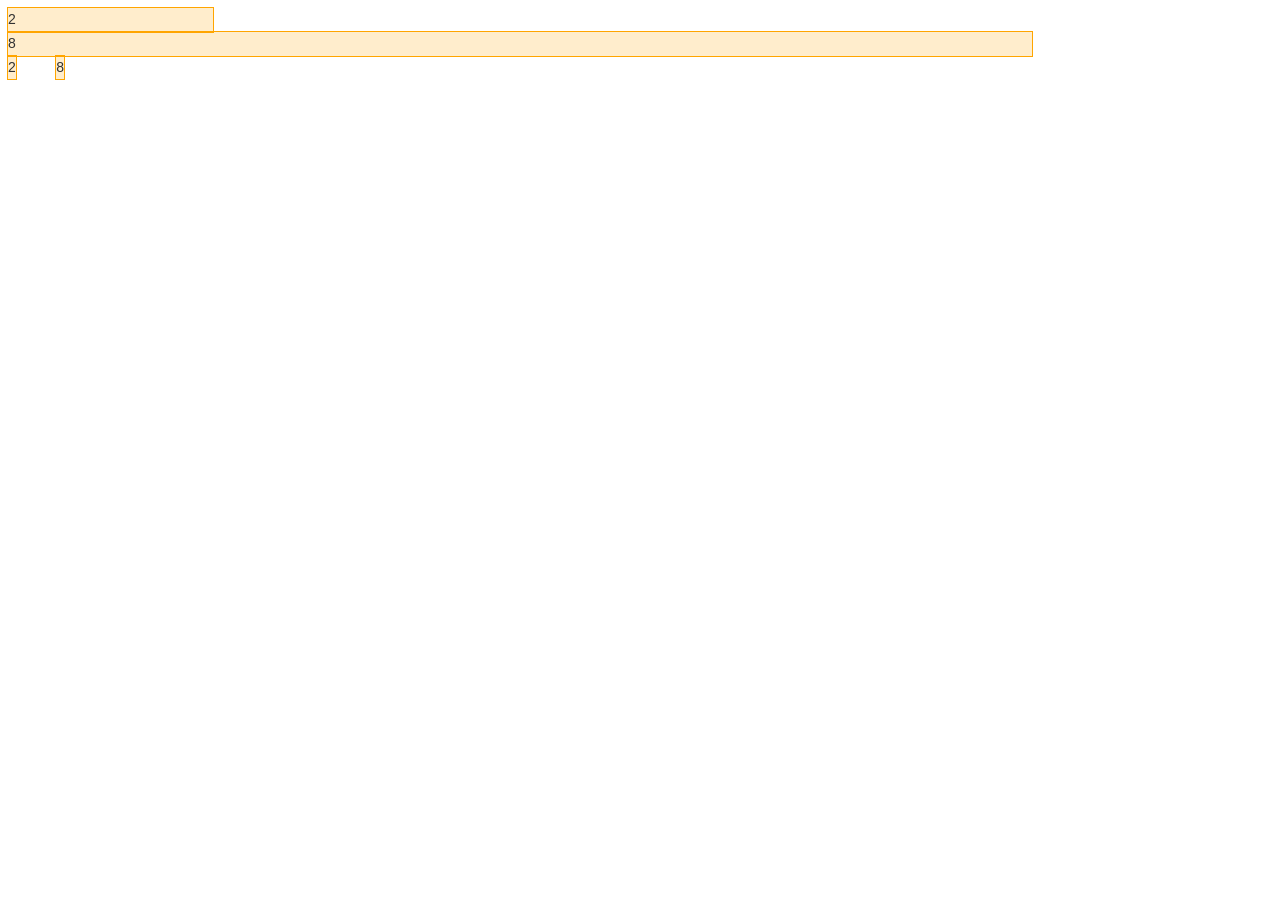
==== index.html @ f29c9850 "Sassファイルの作成とグリッドレイアウトの作成" ====
<!DOCTYPE html>
<html lang="ja">

<head>
    <meta charset="UTF-8">
    <meta name="viewport" content="width=device-width, initial-scale=1.0">
    <title>タイトル</title>
    <link rel="stylesheet" href="CSS/style.min.css">
</head>

<body>

    <!-- グリッドシステム   -->
    <!-- フレックスボックスで横並びにする -->
    <div class="l-columns">
        <!-- コンテンツを入れるボックス -->
        <div class="l-columns__col2 l-columns--between">2</div>
        <div class="l-columns__col8">8</div>
    </div>

    <div class="l-columns">
        <div class="l-columns__col2--pc">2</div>
        <div class="l-columns__col8--pc">8</div>
    </div>
    
</body>

</html>
---- CSS/style.min.css ----
:root{--base-color: #FDF7F3;--main-color: #73A776;--sub-color1: #F0F5F0;--gray1: #9A9A9A;--gray2: #4C524C;--sub-color2: #DAE2DB;--text-color: #333333;--white: #FFFFFF;--font-family-ja: "Noto Sans JP", "Hiragino Kaku Gothic ProN", "Hiragino Sans", "Meiryo", sans-serif;--font-family-en: Arial, sans-serif;--col-width: 5.4;--col-gap: 3.2}*,*::before,*::after{box-sizing:border-box}html{-moz-text-size-adjust:none;-webkit-text-size-adjust:none;text-size-adjust:none}body,h1,h2,h3,h4,p,figure,blockquote,dl,dd{margin-block-end:0}ul[role=list],ol[role=list]{list-style:none}body{min-height:100vh;line-height:1.5}h1,h2,h3,h4,button,input,label{line-height:1.1}h1,h2,h3,h4{text-wrap:balance}a:not([class]){-webkit-text-decoration-skip:ink;text-decoration-skip-ink:auto;color:currentColor}img,picture{max-width:100%;display:block}input,button,textarea,select{font-family:inherit;font-size:inherit}textarea:not([rows]){min-height:10em}:target{scroll-margin-block:5ex}html{scroll-behavior:smooth;font-size:62.5%}body{font-family:var(--font-family-ja);font-size:1.4rem;font-weight:normal;line-height:1.7;color:var(--text-color)}a{color:var(--main-color);text-decoration:none}.l-columns{display:flex;flex-wrap:wrap;-moz-column-gap:calc(var(--col-gap)*1%);column-gap:calc(var(--col-gap)*1%)}.l-columns [class*=l-columns]{outline:1px solid orange;background-color:rgba(255,165,0,.2)}.l-columns__col1{width:calc(var(--col-width)*1*1%)}.l-columns__col2{width:calc(var(--col-width)*2*1% + var(--col-width)*1*1%)}.l-columns__col3{width:calc(var(--col-width)*3*1% + var(--col-width)*2*1%)}.l-columns__col4{width:calc(var(--col-width)*4*1% + var(--col-width)*3*1%)}.l-columns__col5{width:calc(var(--col-width)*5*1% + var(--col-width)*4*1%)}.l-columns__col6{width:calc(var(--col-width)*6*1% + var(--col-width)*5*1%)}.l-columns__col7{width:calc(var(--col-width)*7*1% + var(--col-width)*6*1%)}.l-columns__col8{width:calc(var(--col-width)*8*1% + var(--col-width)*7*1%)}.l-columns__col9{width:calc(var(--col-width)*9*1% + var(--col-width)*8*1%)}.l-columns__col10{width:calc(var(--col-width)*10*1% + var(--col-width)*9*1%)}.l-columns__col11{width:calc(var(--col-width)*11*1% + var(--col-width)*10*1%)}.l-columns__col12{width:calc(var(--col-width)*12*1% + var(--col-width)*11*1%)}/*# sourceMappingURL=style.min.css.map */
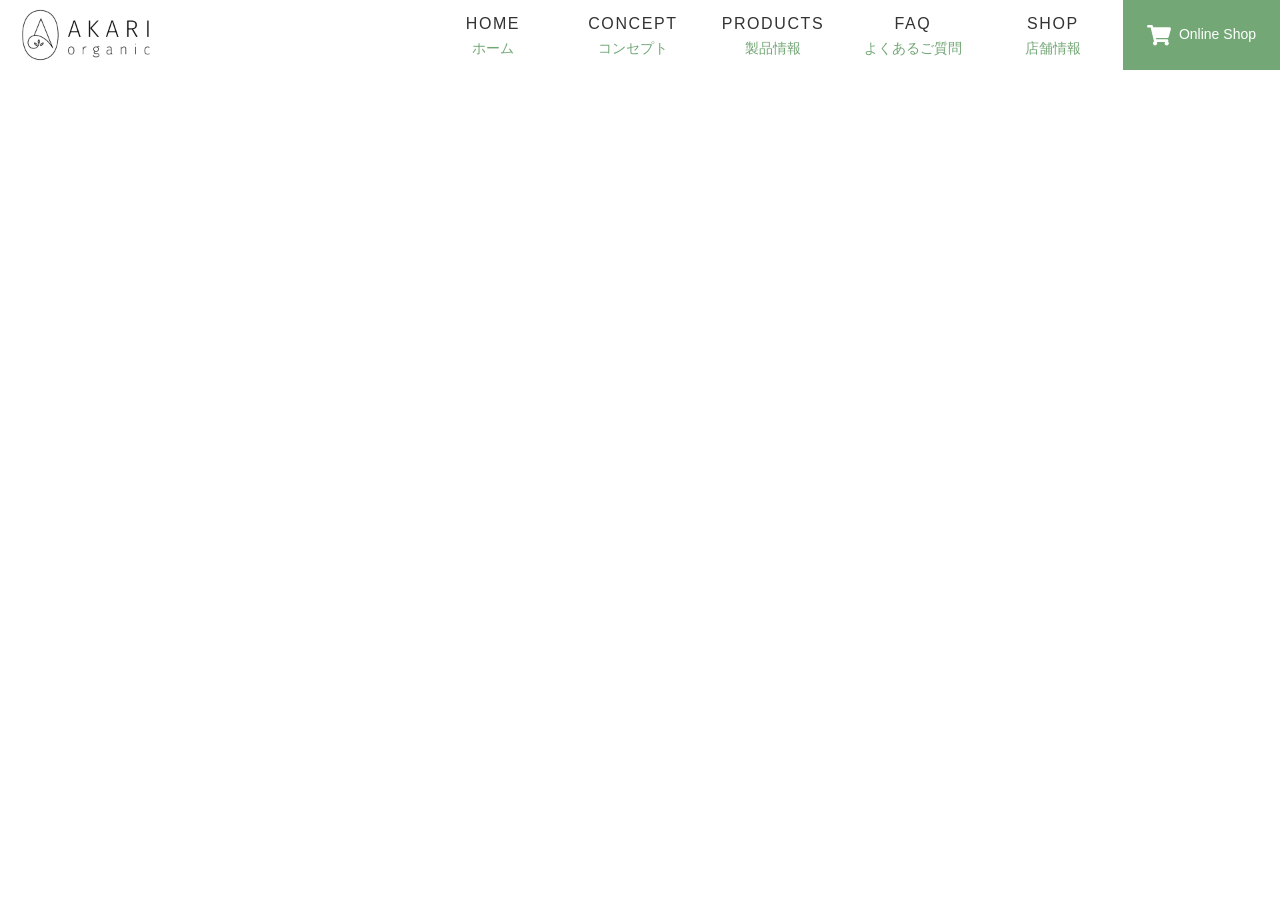
==== commit 257aebea: "フッターナビゲーション作成（HTML）" ====
--- a/index.html
+++ b/index.html
@@ -10,19 +10,77 @@
 
 <body>
 
+    <header class="l-header">
+        <h1 class="l-header__logo">
+            <a href="index.html">
+                <img src="img/common/logo.webp" alt="AKARI Organic">
+            </a>
+        </h1>
+
+        <button class="l-header__navBtn" type="button">
+            <span></span>
+
+        </button>
+
+        <nav class="l-header__nav">
+            <button class="l-header__navClose" type="button"></button>
+            <p class="l-header__navLogo">
+                <img src="img/common/logo-menu.webp" alt="AKARI Organic">
+            </p>
+
+            <ul class="l-header__navList">
+                <li class="l-header__navItem">
+                    <a href="index.html">
+                        <span class="l-header__navItemEn">Home</span>
+                        <span class="l-header__navItemJa">ホーム</span>
+                    </a>
+                </li>
+                <li class="l-header__navItem">
+                    <a href="concept.html">
+                        <span class="l-header__navItemEn">Concept</span>
+                        <span class="l-header__navItemJa">コンセプト</span>
+                    </a>
+                </li>
+                <li class="l-header__navItem">
+                    <a href="products.html">
+                        <span class="l-header__navItemEn">Products</span>
+                        <span class="l-header__navItemJa">製品情報</span>
+                    </a>
+                </li>
+                <li class="l-header__navItem">
+                    <a href="faq.html">
+                        <span class="l-header__navItemEn">FAQ</span>
+                        <span class="l-header__navItemJa">よくあるご質問</span>
+                    </a>
+                </li>
+                <li class="l-header__navItem">
+                    <a href="shop.html">
+                        <span class="l-header__navItemEn">Shop</span>
+                        <span class="l-header__navItemJa">店舗情報</span>
+                    </a>
+                </li>
+            </ul>
+
+            <div class="l-header__onLineShop">
+                <a href="#" target="_blank" class="l-header__onLineShopSp">Online Shop</a>
+                <a href="#" target="_blank" class="l-header__onLineshopPc">Online Shop</a>
+            </div>
+        </nav>
+    </header>
+
     <!-- グリッドシステム   -->
     <!-- フレックスボックスで横並びにする -->
-    <div class="l-columns">
+    <!-- <div class="l-columns"> -->
         <!-- コンテンツを入れるボックス -->
-        <div class="l-columns__col2 l-columns--between">2</div>
+        <!-- <div class="l-columns__col2 l-columns--between">2</div>
         <div class="l-columns__col8">8</div>
     </div>
 
     <div class="l-columns">
         <div class="l-columns__col2--pc">2</div>
         <div class="l-columns__col8--pc">8</div>
-    </div>
-    
+    </div> -->
+
 </body>
 
 </html>
--- a/CSS/style.min.css
+++ b/CSS/style.min.css
@@ -1 +1,662 @@
-:root{--base-color: #FDF7F3;--main-color: #73A776;--sub-color1: #F0F5F0;--gray1: #9A9A9A;--gray2: #4C524C;--sub-color2: #DAE2DB;--text-color: #333333;--white: #FFFFFF;--font-family-ja: "Noto Sans JP", "Hiragino Kaku Gothic ProN", "Hiragino Sans", "Meiryo", sans-serif;--font-family-en: Arial, sans-serif;--col-width: 5.4;--col-gap: 3.2}*,*::before,*::after{box-sizing:border-box}html{-moz-text-size-adjust:none;-webkit-text-size-adjust:none;text-size-adjust:none}body,h1,h2,h3,h4,p,figure,blockquote,dl,dd{margin-block-end:0}ul[role=list],ol[role=list]{list-style:none}body{min-height:100vh;line-height:1.5}h1,h2,h3,h4,button,input,label{line-height:1.1}h1,h2,h3,h4{text-wrap:balance}a:not([class]){-webkit-text-decoration-skip:ink;text-decoration-skip-ink:auto;color:currentColor}img,picture{max-width:100%;display:block}input,button,textarea,select{font-family:inherit;font-size:inherit}textarea:not([rows]){min-height:10em}:target{scroll-margin-block:5ex}html{scroll-behavior:smooth;font-size:62.5%}body{font-family:var(--font-family-ja);font-size:1.4rem;font-weight:normal;line-height:1.7;color:var(--text-color)}a{color:var(--main-color);text-decoration:none}.l-columns{display:flex;flex-wrap:wrap;-moz-column-gap:calc(var(--col-gap)*1%);column-gap:calc(var(--col-gap)*1%)}.l-columns [class*=l-columns]{outline:1px solid orange;background-color:rgba(255,165,0,.2)}.l-columns__col1{width:calc(var(--col-width)*1*1%)}.l-columns__col2{width:calc(var(--col-width)*2*1% + var(--col-width)*1*1%)}.l-columns__col3{width:calc(var(--col-width)*3*1% + var(--col-width)*2*1%)}.l-columns__col4{width:calc(var(--col-width)*4*1% + var(--col-width)*3*1%)}.l-columns__col5{width:calc(var(--col-width)*5*1% + var(--col-width)*4*1%)}.l-columns__col6{width:calc(var(--col-width)*6*1% + var(--col-width)*5*1%)}.l-columns__col7{width:calc(var(--col-width)*7*1% + var(--col-width)*6*1%)}.l-columns__col8{width:calc(var(--col-width)*8*1% + var(--col-width)*7*1%)}.l-columns__col9{width:calc(var(--col-width)*9*1% + var(--col-width)*8*1%)}.l-columns__col10{width:calc(var(--col-width)*10*1% + var(--col-width)*9*1%)}.l-columns__col11{width:calc(var(--col-width)*11*1% + var(--col-width)*10*1%)}.l-columns__col12{width:calc(var(--col-width)*12*1% + var(--col-width)*11*1%)}/*# sourceMappingURL=style.min.css.map */+@charset "UTF-8";
+:root {
+  --base-color: #FDF7F3;
+  --main-color: #73A776;
+  --sub-color1: #F0F5F0;
+  --gray1: #9A9A9A;
+  --gray2: #4C524C;
+  --sub-color2: #DAE2DB;
+  --text-color: #333333;
+  --white: #FFFFFF;
+  --font-family-ja: "Noto Sans JP", "Hiragino Kaku Gothic ProN", "Hiragino Sans", "Meiryo", sans-serif;
+  --font-family-en: Arial, sans-serif;
+  --col-width: 5.4;
+  --col-gap: 3.2;
+}
+
+/* Box sizing rules */
+*,
+*::before,
+*::after {
+  box-sizing: border-box;
+}
+
+/* Prevent font size inflation */
+html {
+  -moz-text-size-adjust: none;
+  -webkit-text-size-adjust: none;
+  text-size-adjust: none;
+}
+
+/* Remove default margin in favour of better control in authored CSS */
+body, h1, h2, h3, h4, p,
+figure, blockquote, dl, dd {
+  margin-block-end: 0;
+}
+
+/* Remove list styles on ul, ol elements with a list role, which suggests default styling will be removed */
+ul[role=list],
+ol[role=list] {
+  list-style: none;
+}
+
+/* Set core body defaults */
+body {
+  min-height: 100vh;
+  line-height: 1.5;
+}
+
+/* Set shorter line heights on headings and interactive elements */
+h1, h2, h3, h4,
+button, input, label {
+  line-height: 1.1;
+}
+
+/* Balance text wrapping on headings */
+h1, h2,
+h3, h4 {
+  text-wrap: balance;
+}
+
+/* A elements that don't have a class get default styles */
+a:not([class]) {
+  -webkit-text-decoration-skip: ink;
+          text-decoration-skip-ink: auto;
+  color: currentColor;
+}
+
+/* Make images easier to work with */
+img,
+picture {
+  max-width: 100%;
+  display: block;
+}
+
+/* Inherit fonts for inputs and buttons */
+input, button,
+textarea, select {
+  font-family: inherit;
+  font-size: inherit;
+}
+
+/* Make sure textareas without a rows attribute are not tiny */
+textarea:not([rows]) {
+  min-height: 10em;
+}
+
+/* Anything that has been anchored to should have extra scroll margin */
+:target {
+  scroll-margin-block: 5ex;
+}
+
+html {
+  scroll-behavior: smooth;
+  font-size: 62.5%;
+}
+
+body {
+  font-family: var(--font-family-ja);
+  font-size: 1.4rem;
+  font-weight: normal;
+  line-height: 1.7;
+  color: var(--text-color);
+}
+
+a {
+  color: var(--main-color);
+  text-decoration: none;
+}
+
+img {
+  height: auto;
+}
+
+.l-columns {
+  display: flex;
+  flex-wrap: wrap;
+  -moz-column-gap: calc(var(--col-gap) * 1%);
+       column-gap: calc(var(--col-gap) * 1%);
+}
+.l-columns--start {
+  justify-content: start;
+}
+.l-columns--center {
+  justify-content: center;
+}
+.l-columns--end {
+  justify-content: end;
+}
+.l-columns--between {
+  justify-content: space-between;
+}
+.l-columns--evenry {
+  justify-content: space-evenly;
+}
+.l-columns--around {
+  justify-content: space-around;
+}
+[class*=l-columns__col] {
+  outline: 1px solid orange;
+  background-color: rgba(255, 165, 0, 0.2);
+}
+
+.l-columns > * {
+  width: 100%;
+}
+.l-columns__col1 {
+  width: calc(var(--col-width) * 1 * 1%);
+}
+.l-columns__col2 {
+  width: calc(var(--col-width) * 2 * 1% + var(--col-width) * 1 * 1%);
+}
+.l-columns__col3 {
+  width: calc(var(--col-width) * 3 * 1% + var(--col-width) * 2 * 1%);
+}
+.l-columns__col4 {
+  width: calc(var(--col-width) * 4 * 1% + var(--col-width) * 3 * 1%);
+}
+.l-columns__col5 {
+  width: calc(var(--col-width) * 5 * 1% + var(--col-width) * 4 * 1%);
+}
+.l-columns__col6 {
+  width: calc(var(--col-width) * 6 * 1% + var(--col-width) * 5 * 1%);
+}
+.l-columns__col7 {
+  width: calc(var(--col-width) * 7 * 1% + var(--col-width) * 6 * 1%);
+}
+.l-columns__col8 {
+  width: calc(var(--col-width) * 8 * 1% + var(--col-width) * 7 * 1%);
+}
+.l-columns__col9 {
+  width: calc(var(--col-width) * 9 * 1% + var(--col-width) * 8 * 1%);
+}
+.l-columns__col10 {
+  width: calc(var(--col-width) * 10 * 1% + var(--col-width) * 9 * 1%);
+}
+.l-columns__col11 {
+  width: calc(var(--col-width) * 11 * 1% + var(--col-width) * 10 * 1%);
+}
+.l-columns__col12 {
+  width: calc(var(--col-width) * 12 * 1% + var(--col-width) * 11 * 1%);
+}
+@media screen and (min-width: 768px) {
+  .l-columns__col1--pc {
+    width: calc(var(--col-width) * 1 * 1%);
+  }
+  .l-columns__col2--pc {
+    width: calc(var(--col-width) * 2 * 1% + var(--col-gap) * 1 * 1%);
+  }
+  .l-columns__col3--pc {
+    width: calc(var(--col-width) * 3 * 1% + var(--col-gap) * 2 * 1%);
+  }
+  .l-columns__col4--pc {
+    width: calc(var(--col-width) * 4 * 1% + var(--col-gap) * 3 * 1%);
+  }
+  .l-columns__col5--pc {
+    width: calc(var(--col-width) * 5 * 1% + var(--col-gap) * 4 * 1%);
+  }
+  .l-columns__col6--pc {
+    width: calc(var(--col-width) * 6 * 1% + var(--col-gap) * 5 * 1%);
+  }
+  .l-columns__col7--pc {
+    width: calc(var(--col-width) * 7 * 1% + var(--col-gap) * 6 * 1%);
+  }
+  .l-columns__col8--pc {
+    width: calc(var(--col-width) * 8 * 1% + var(--col-gap) * 7 * 1%);
+  }
+  .l-columns__col9--pc {
+    width: calc(var(--col-width) * 9 * 1% + var(--col-gap) * 8 * 1%);
+  }
+  .l-columns__col10--pc {
+    width: calc(var(--col-width) * 10 * 1% + var(--col-gap) * 9 * 1%);
+  }
+  .l-columns__col11--pc {
+    width: calc(var(--col-width) * 11 * 1% + var(--col-gap) * 10 * 1%);
+  }
+  .l-columns__col12--pc {
+    width: calc(var(--col-width) * 12 * 1% + var(--col-gap) * 11 * 1%);
+  }
+}
+
+.l-container {
+  padding-inline: 24px;
+  max-width: 1208px;
+  margin-inline: auto;
+}
+
+.l-header {
+  background-color: var(--white);
+  height: 70px;
+  position: fixed;
+  top: 0;
+  left: 0;
+  width: 100%;
+  padding-inline: 24px 14px;
+  display: flex;
+  justify-content: space-between;
+  align-items: center;
+}
+.l-header__logo {
+  width: 140px;
+  margin: 0;
+  flex-shrink: 0;
+}
+.l-header__navBtn {
+  width: 44px;
+  height: 44px;
+  border: none;
+  background: yellow;
+  flex-shrink: 0;
+  position: relative;
+}
+.l-header__navBtn span, .l-header__navBtn::before, .l-header__navBtn::after {
+  content: "";
+  width: 24px;
+  height: 2px;
+  background-color: var(--main-color);
+  display: flex;
+  position: absolute;
+  top: 50%;
+  left: 50%;
+  translate: -50% -50%;
+}
+.l-header__navBtn::before {
+  top: calc(50% - 9px);
+}
+.l-header__navBtn::after {
+  top: calc(50% + 9px);
+}
+.l-header__nav {
+  position: fixed;
+  inset: 0;
+  background-color: var(--main-color);
+  display: flex;
+  justify-content: center;
+  align-items: center;
+  flex-direction: column;
+}
+.l-header__navClose {
+  position: absolute;
+  right: 16px;
+  top: 16px;
+  width: 44px;
+  height: 44px;
+  border: none;
+  background: none;
+}
+.l-header__navClose::before, .l-header__navClose::after {
+  content: "";
+  width: 20px;
+  height: 2px;
+  background-color: var(--white);
+  position: absolute;
+  left: 50%;
+  top: 50%;
+  translate: -50% -50%;
+}
+.l-header__navClose::before {
+  rotate: 45deg;
+}
+.l-header__navClose::after {
+  rotate: -45deg;
+}
+.l-header__navLogo {
+  width: 110px;
+  margin-bottom: 16px;
+}
+.l-header__navList {
+  list-style: none;
+  margin: 0;
+  margin-bottom: 40px;
+  padding: 0;
+  display: flex;
+  flex-direction: column;
+  text-align: center;
+}
+.l-header__navList a {
+  display: block;
+  padding-block: 12px;
+  color: var(--white);
+}
+.l-header__navItemEn, .l-header__navItemJp {
+  display: block;
+}
+.l-header__navItemEn {
+  font-family: var(--font-family-en);
+  font-size: 1.6rem;
+  letter-spacing: 0.1em;
+  text-transform: uppercase;
+}
+.l-header__navItemJp {
+  font-size: 1.2rem;
+}
+.l-header__onLineshopPc {
+  display: none;
+}
+@media screen and (min-width: 768px) {
+  .l-header {
+    padding-inline: 16px 0;
+  }
+  .l-header__navBtn {
+    display: none;
+  }
+  .l-header__nav {
+    position: static;
+    background-color: transparent;
+    flex-direction: row;
+    flex-grow: 1;
+    justify-content: end;
+    height: 100%;
+  }
+  .l-header__navClose {
+    display: none;
+  }
+  .l-header__navLogo {
+    display: none;
+  }
+  .l-header__navList {
+    flex-direction: row;
+    margin-bottom: 0;
+    width: 100%;
+    justify-content: end;
+    height: 100%;
+  }
+  .l-header__navItem {
+    flex: 0 1 140px;
+  }
+  .l-header__navList a {
+    color: var(--text-color);
+    padding-block: 0;
+    height: 100%;
+    display: flex;
+    align-items: center;
+    justify-content: center;
+    flex-direction: column;
+  }
+  .l-header__navItemJa {
+    color: var(--main-color);
+  }
+  .l-header__onLineShop {
+    height: 100%;
+    display: flex;
+  }
+  .l-header__onLineshopPc {
+    display: flex;
+    height: 100%;
+    align-items: center;
+    background-color: var(--main-color);
+    color: var(--white);
+    white-space: nowrap;
+    padding-inline: 24px;
+    gap: 8px;
+  }
+  .l-header__onLineshopPc::before {
+    content: "";
+    display: block;
+    width: 24px;
+    height: 24px;
+    background-color: var(--white);
+    -webkit-mask-image: url(..//img/common/icon-shopping-cart.svg);
+            mask-image: url(..//img/common/icon-shopping-cart.svg);
+    -webkit-mask-size: contain;
+            mask-size: contain;
+    -webkit-mask-repeat: no-repeat;
+            mask-repeat: no-repeat;
+    -webkit-mask-position: center center;
+            mask-position: center center;
+  }
+  .l-header__onLineShopSp {
+    display: none;
+  }
+}
+
+.c-btn {
+  display: inline-block;
+  width: 200px;
+  height: 60px;
+  line-height: 60px;
+  text-align: center;
+  font-family: var(--font-family-en);
+  color: var(--text-color);
+  letter-spacing: 0.1em;
+  background-color: var(--white);
+  border: 1px solid var(--gray2);
+  position: relative;
+  isolation: isolate;
+}
+.c-btn::after {
+  content: "";
+  position: absolute;
+  width: 100%;
+  height: 100%;
+  background-color: var(--main-color);
+  left: 0;
+  top: 0;
+  opacity: 0;
+  transform: scaleY(0);
+  transform-origin: center top;
+  z-index: -1;
+  transition: 0.3s;
+}
+.c-btn:hover {
+  color: var(--white);
+  border-color: var(--main-color);
+}
+.c-btn:hover::after {
+  transform: scaleY(1);
+  opacity: 1;
+}
+.c-btn--white {
+  border: 1px solid var(--white);
+  background-color: rgba(255, 255, 255, 0.2);
+  color: var(--white);
+}
+.c-btn--white::after {
+  content: none;
+}
+.c-btn--white:hover {
+  border-color: var(--white);
+}
+.c-btn--accent {
+  background-color: var(--main-color);
+  border-color: var(--main-color);
+  color: var(--white);
+}
+.c-btn--icon::before {
+  content: "";
+  display: inline-block;
+  width: 24px;
+  height: 24px;
+  background-color: var(--text-color);
+  margin-right: 8px;
+  -webkit-mask-position: center;
+          mask-position: center;
+  -webkit-mask-repeat: no-repeat;
+          mask-repeat: no-repeat;
+  -webkit-mask-size: contain;
+          mask-size: contain;
+  vertical-align: middle;
+}
+.c-btn--cart::before {
+  -webkit-mask-image: url(../img/common/icon-shopping-cart.svg);
+          mask-image: url(../img/common/icon-shopping-cart.svg);
+  vertical-align: middle;
+}
+.c-btn--outerlink::before {
+  -webkit-mask-image: url(../img/common/icon-outerlink.svg);
+          mask-image: url(../img/common/icon-outerlink.svg);
+  vertical-align: middle;
+}
+.c-btn--phone::before {
+  -webkit-mask-image: url(../img/common/icon-phone.svg);
+          mask-image: url(../img/common/icon-phone.svg);
+  vertical-align: middle;
+}
+.c-btn--icon:hover::before {
+  background-color: var(--white);
+}
+.c-btn--icon.c-btn--white::before {
+  background-color: var(--white);
+}
+.c-btn--icon.c-btn--accent::before {
+  background-color: var(--white);
+}
+
+.c-sectionTitle {
+  text-align: center;
+  display: table;
+  margin-inline: auto;
+  min-width: 327px;
+}
+.c-sectionTitle__ja {
+  font-size: 2.4rem;
+  font-weight: 500;
+  color: var(--main-color);
+  letter-spacing: 0.1em;
+  margin-bottom: 5px;
+  display: block;
+}
+.c-sectionTitle__en {
+  font-family: var(--font-family-en);
+  font-size: 1.4rem;
+  letter-spacing: 0.1em;
+  display: flex;
+  justify-content: space-between;
+  align-items: center;
+  font-weight: 400;
+}
+.c-sectionTitle__en::before, .c-sectionTitle__en::after {
+  content: "";
+  width: 100px;
+  height: 1px;
+  background-color: var(--gray2);
+}
+.c-sectionTitle--white .c-sectionTitle__ja {
+  color: var(--white);
+}
+.c-sectionTitle--white .c-sectionTitle__en {
+  color: var(--white);
+}
+.c-sectionTitle--white .c-sectionTitle__en::before, .c-sectionTitle--white .c-sectionTitle__en::after {
+  background-color: var(--white);
+}
+
+.c-heading {
+  font-size: 2.2rem;
+  font-weight: 500;
+  color: var(--text-color);
+  text-align: center;
+  position: relative;
+  padding-bottom: 10px;
+}
+.c-heading::after {
+  content: "";
+  width: 100px;
+  height: 2px;
+  display: block;
+  background-color: var(--text-color);
+  position: absolute;
+  left: 50%;
+  bottom: 0;
+  translate: -50% 0;
+}
+@media screen and (min-width: 768px) {
+  .c-heading {
+    text-align: start;
+  }
+  .c-heading::after {
+    left: 0;
+    translate: 0;
+  }
+}
+
+.c-headingSub {
+  font-size: 1.5rem;
+  font-weight: 500;
+  padding-block: 12px;
+  border-top: 1px solid var(--sub-color2);
+  border-bottom: 1px solid var(--sub-color2);
+}
+
+.c-onlineShop {
+  display: flex;
+  flex-direction: column;
+  align-items: center;
+  justify-content: center;
+  gap: 40px;
+  height: 280px;
+  background: url(../img/common/online-shop.webp) no-repeat center center/cover;
+  position: relative;
+  isolation: isolate;
+}
+.c-onlineShop::before {
+  content: "";
+  background-color: rgba(115, 167, 118, 0.32);
+  width: 100%;
+  height: 100%;
+  display: block;
+  position: absolute;
+  left: 0;
+  top: 0;
+  z-index: -1;
+  -webkit-backdrop-filter: blur(8px);
+          backdrop-filter: blur(8px);
+}
+
+.c-pageTitle__heading {
+  background-color: var(--sub-color1);
+  height: 100px;
+  display: flex;
+  justify-content: center;
+  align-items: center;
+}
+.c-pageTitle__headingText {
+  background: var(--white);
+  min-width: 200px;
+  height: 60px;
+  text-align: center;
+  display: flex;
+  justify-content: center;
+  align-items: center;
+  font-family: var(--font-family-en);
+  font-size: 2rem;
+  font-weight: normal;
+  letter-spacing: 0.1em;
+  margin-top: 0;
+}
+.c-pageTitle__img {
+  height: 120px;
+}
+.c-pageTitle__img img {
+  width: 100%;
+  height: 100%;
+  -o-object-fit: cover;
+     object-fit: cover;
+}
+@media screen and (min-width: 768px) {
+  .c-pageTitle__heading {
+    height: 180px;
+  }
+  .c-pageTitle__headingText {
+    min-width: 340px;
+    height: 140px;
+    font-size: 3.4rem;
+  }
+  .c-pageTitle__img {
+    height: 400px;
+  }
+}
+
+/*
+├── 1-settings/     # 変数、カラーパレット、フォント設定
+├── 2-tools/        # Mixin, Function (CSSは出力しない)
+├── 3-generic/      # リセットCSS, box-sizing設定
+├── 4-elements/     # (FLOCSS: Foundation) HTML要素への直接指定
+├── 5-objects/      # (FLOCSS: Layout) 汎用的な枠組み、グリッド
+├── 6-components/   # (FLOCSS: Component/Project) UIパーツ
+│   ├── _c-button.scss
+│   ├── _c-card.scss
+│   ├── _p-hero.scss
+│   └── _p-news-list.scss
+└── 7-trumps/       # (FLOCSS: Utility) 調整用、!important許容
+*//*# sourceMappingURL=style.min.css.map */
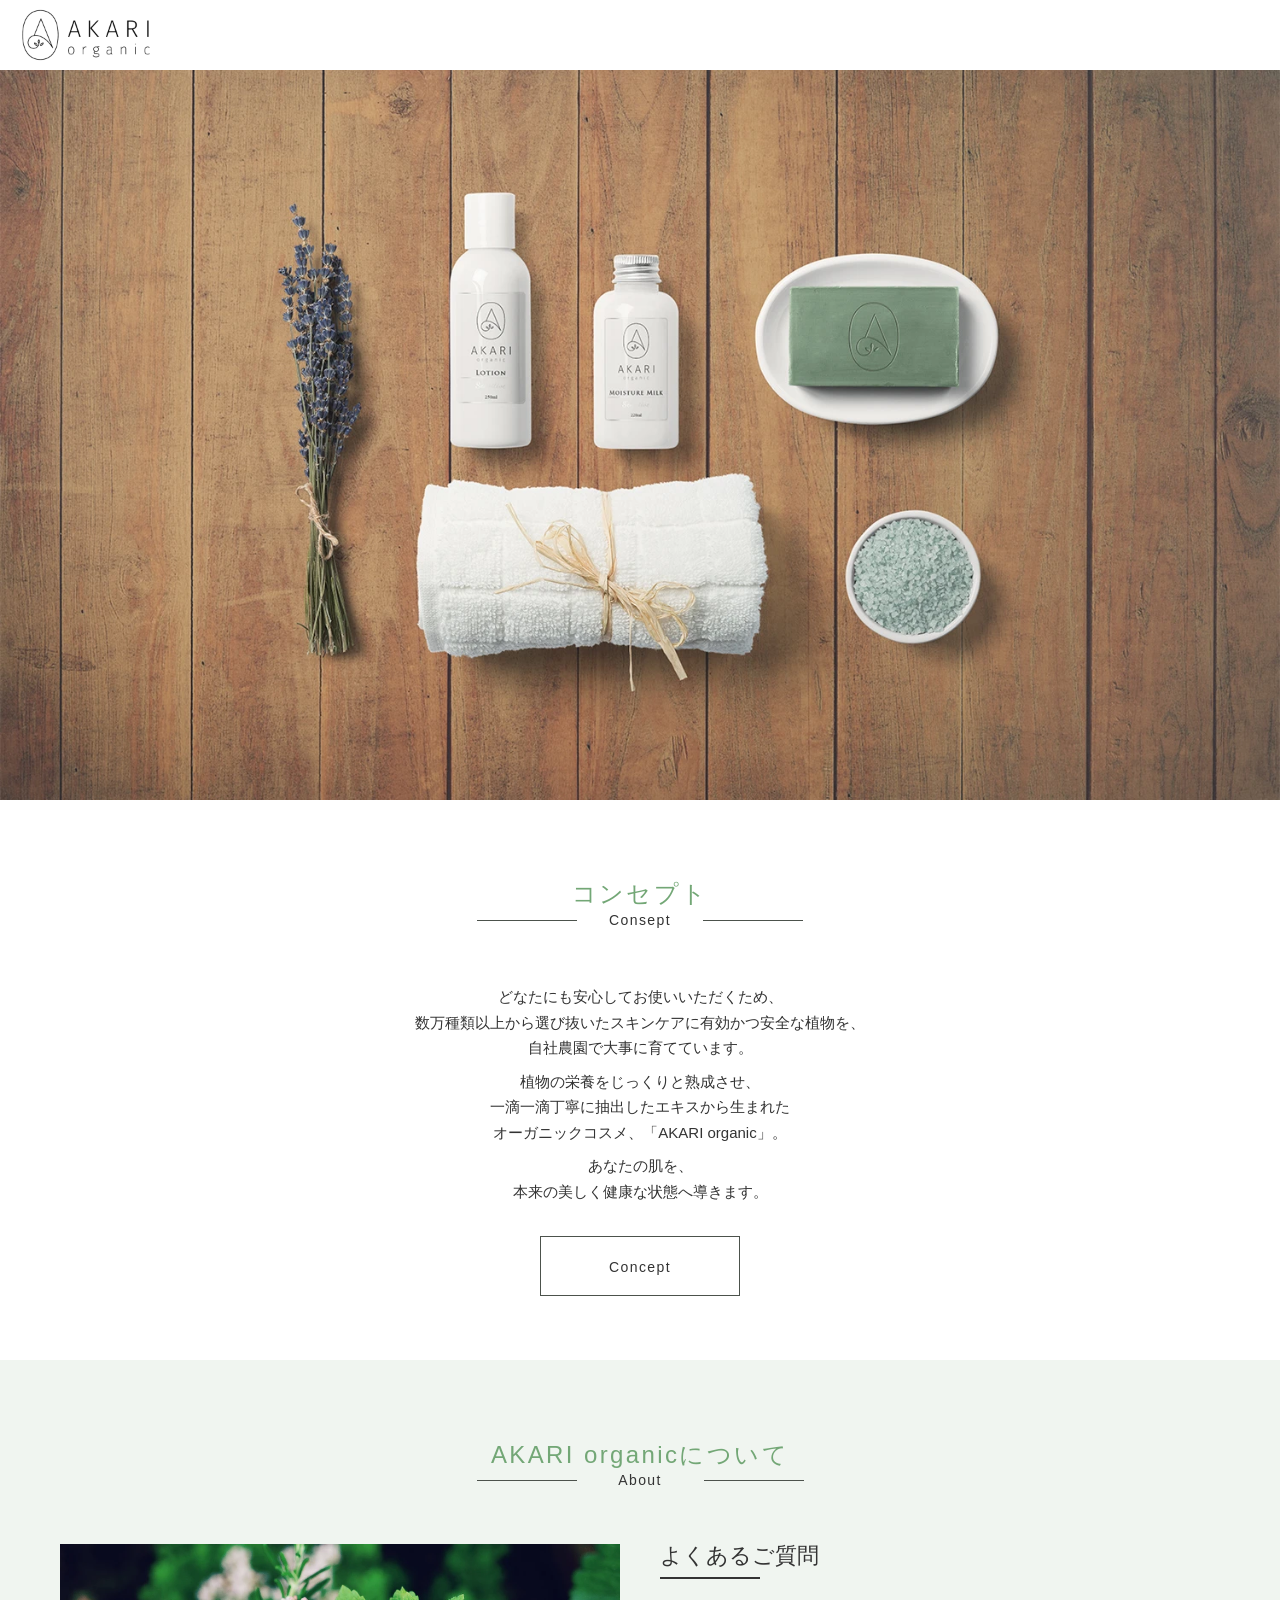
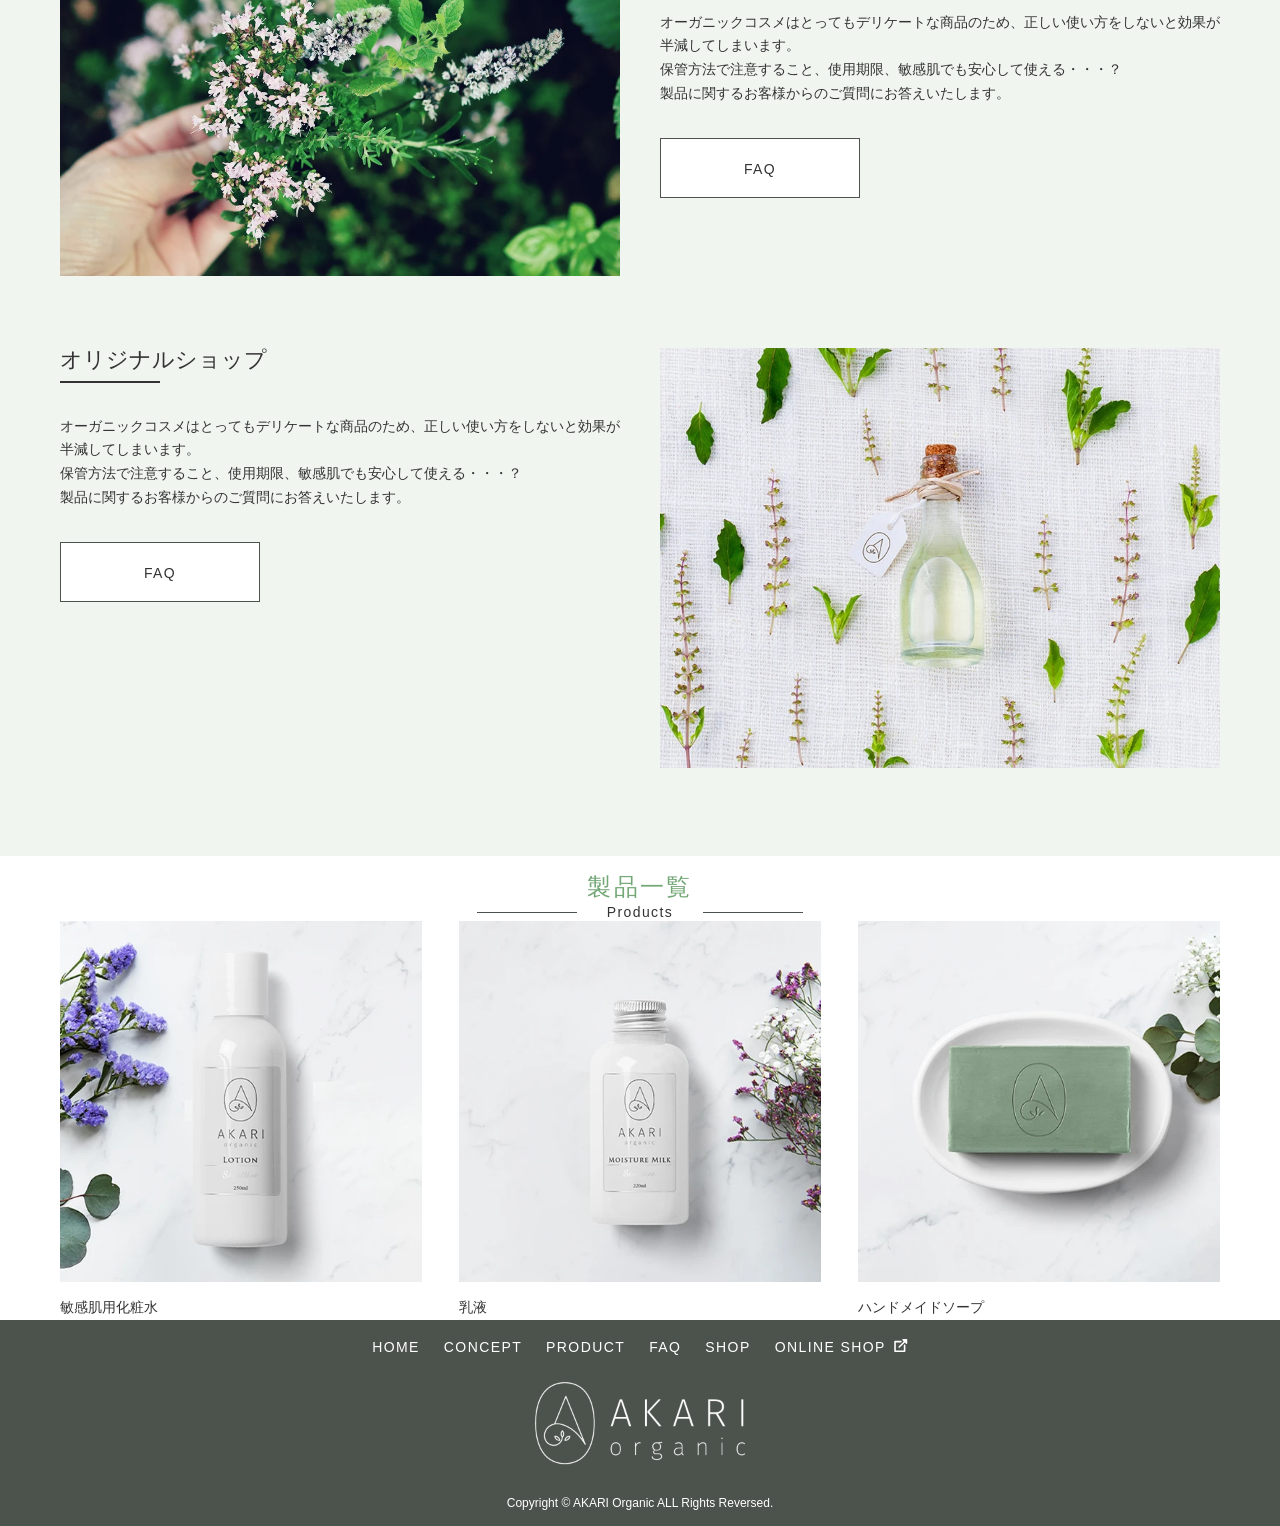
==== commit 6cec9044: "製品一覧のHTML制作" ====
--- a/index.html
+++ b/index.html
@@ -68,18 +68,137 @@
         </nav>
     </header>
 
-    <!-- グリッドシステム   -->
-    <!-- フレックスボックスで横並びにする -->
-    <!-- <div class="l-columns"> -->
-        <!-- コンテンツを入れるボックス -->
-        <!-- <div class="l-columns__col2 l-columns--between">2</div>
-        <div class="l-columns__col8">8</div>
-    </div>
-
-    <div class="l-columns">
-        <div class="l-columns__col2--pc">2</div>
-        <div class="l-columns__col8--pc">8</div>
-    </div> -->
+    <main>
+        <!-- メインビジュアル -->
+        <div class="p-topMv">
+            <img src="img/top/mv.webp" alt="メインビジュアル">
+        </div>
+
+        <!-- コンセプト -->
+        <section class="p-topConcept">
+            <div class="l-container">
+                <h2 class="c-sectionTitle">
+                    <span class="c-sectionTitle__ja">コンセプト</span>
+                    <span class="c-sectionTitle__en">Consept</span>
+                </h2>
+                <div class="p-topConcept__text">
+                    <p>
+                        どなたにも安心してお使いいただくため、<br>
+                        数万種類以上から選び抜いたスキンケアに有効かつ安全な植物を、<br>
+                        自社農園で大事に育てています。
+                    </p>
+
+                    <p>
+                        植物の栄養をじっくりと熟成させ、<br>
+                        一滴一滴丁寧に抽出したエキスから生まれた<br>
+                        オーガニックコスメ、「AKARI organic」。
+                    </p>
+
+                    <p>あなたの肌を、<br>
+                        本来の美しく健康な状態へ導きます。
+                    </p>
+                </div>
+                <div class="p-topConcept__link">
+                    <a href="#" class="c-btn">Concept</a>
+                </div>
+            </div>
+        </section>
+
+        <!-- About -->
+        <section class="p-topAbout">
+            <div class="l-container">
+                <h2 class="c-sectionTitle">
+                    <span class="c-sectionTitle__ja">AKARI organicについて</span>
+                    <span class="c-sectionTitle__en">About</span>
+                </h2>
+
+                <section class="p-topAbout__subSection p-topAbout__subSection--faq">
+                    <h3 class="c-heading">よくあるご質問</h3>
+                    <img src="img/top/about-faq.webp" alt="" class="p-topAbout__subSectionImg">
+                    <p class="p-topAbout__subSectionText">
+                        オーガニックコスメはとってもデリケートな商品のため、正しい使い方をしないと効果が半減してしまいます。<br>
+                        保管方法で注意すること、使用期限、敏感肌でも安心して使える・・・？<br>
+                        製品に関するお客様からのご質問にお答えいたします。
+                    </p>
+                    <div class="p-topAbout__subSectionLink">
+                        <a href="#" class="c-btn">FAQ</a>
+                    </div>
+                </section>
+                <section class="p-topAbout__subSection p-topAbout__subSection--shop">
+                    <h3 class="c-heading">オリジナルショップ</h3>
+                    <img src="img/top/about-shop.webp" alt="" class="p-topAbout__subSectionImg">
+                    <p class="p-topAbout__subSectionText">
+                        オーガニックコスメはとってもデリケートな商品のため、正しい使い方をしないと効果が半減してしまいます。<br>
+                        保管方法で注意すること、使用期限、敏感肌でも安心して使える・・・？<br>
+                        製品に関するお客様からのご質問にお答えいたします。
+                    </p>
+                    <div class="p-topAbout__subSectionLink">
+                        <a href="#" class="c-btn">FAQ</a>
+                    </div>
+                </section>
+            </div>
+        </section>
+
+        <!-- 製品一覧 -->
+        <section class="p-products">
+            <div class="l-container">
+                <h2 class="c-sectionTitle">
+                    <span class="c-sectionTitle__ja">製品一覧</span>
+                    <span class="c-sectionTitle__en">Products</span>
+                </h2>
+
+                <div class="l-columns p-products__list">
+                    <div class="l-columns__col4--pc">
+                        <div class="p-droducts__listItem">
+                        <a href="detail.html">
+                            <img src="img/common/product-list-lotion.webp" alt="" class="p-products__listItemImg">
+                            <p class="p-products__listItemTitle">
+                                敏感肌用化粧水
+                            </p>
+                        </a>
+                    </div>
+                </div>
+                    <div class="l-columns__col4--pc"><div class="p-droducts__listItem">
+                        <a href="detail.html">
+                            <img src="img/common/product-list-milk.webp" alt="" class="p-products__listItemImg">
+                            <p class="p-products__listItemTitle">
+                                乳液
+                            </p>
+                        </a>
+                    </div></div>
+                    <div class="l-columns__col4--pc"><div class="p-droducts__listItem">
+                        <a href="detail.html">
+                            <img src="img/common/product-list-soap.webp" alt="" class="p-products__listItemImg">
+                            <p class="p-products__listItemTitle">
+                                ハンドメイドソープ
+                            </p>
+                        </a>
+                    </div></div>
+                </div>
+            </div>
+        </section>
+    </main>
+
+    <nav class="c-hooterNav">
+        <ul class="c-hooterNav__list">
+            <li class="c-hooterNav__listItem"><a href="#">Home</a></li>
+            <li class="c-hooterNav__listItem"><a href="#">Concept</a></li>
+            <li class="c-hooterNav__listItem"><a href="#">Product</a></li>
+            <li class="c-hooterNav__listItem"><a href="#">Faq</a></li>
+            <li class="c-hooterNav__listItem"><a href="#">Shop</a></li>
+            <li class="c-hooterNav__listItem"><a href="" target="_blank" class="c-hooterNav__outerLink">Online Shop</a>
+            </li>
+        </ul>
+    </nav>
+
+    <footer class="l-footer">
+        <div class="l-footer__logo">
+            <img src="img/common/logo-white.webp" alt="AKARI Organic">
+        </div>
+        <small class="l-footer__copyright">
+            Copyright &copy; AKARI Organic ALL Rights Reversed.
+        </small>
+    </footer>
 
 </body>
 
--- a/CSS/style.min.css
+++ b/CSS/style.min.css
@@ -100,6 +100,8 @@
   font-weight: normal;
   line-height: 1.7;
   color: var(--text-color);
+  margin: 0;
+  padding-top: 70px;
 }
 
 a {
@@ -135,11 +137,6 @@
 .l-columns--around {
   justify-content: space-around;
 }
-[class*=l-columns__col] {
-  outline: 1px solid orange;
-  background-color: rgba(255, 165, 0, 0.2);
-}
-
 .l-columns > * {
   width: 100%;
 }
@@ -235,6 +232,7 @@
   display: flex;
   justify-content: space-between;
   align-items: center;
+  z-index: 1000;
 }
 .l-header__logo {
   width: 140px;
@@ -271,6 +269,7 @@
   inset: 0;
   background-color: var(--main-color);
   display: flex;
+  display: none;
   justify-content: center;
   align-items: center;
   flex-direction: column;
@@ -410,6 +409,24 @@
   }
 }
 
+.l-footer {
+  background: var(--gray2);
+  padding-top: 14px;
+  padding-bottom: 12px;
+}
+.l-footer__logo {
+  width: 230px;
+  margin-inline: auto;
+  margin-bottom: 20px;
+}
+.l-footer__copyright {
+  display: block;
+  text-align: center;
+  color: var(--white);
+  font-family: var(--font-family-en);
+  font-size: 1.2rem;
+}
+
 .c-btn {
   display: inline-block;
   width: 200px;
@@ -647,6 +664,164 @@
   }
 }
 
+.c-hooterNav {
+  background-color: var(--sub-color1);
+}
+.c-hooterNav__list {
+  display: flex;
+  flex-direction: column;
+  margin: 0;
+  padding: 0;
+  list-style: none;
+}
+.c-hooterNav__listItem {
+  text-align: center;
+  border-bottom: 1px solid var(--sub-color2);
+}
+.c-hooterNav__listItem:last-child {
+  border-bottom: none;
+}
+.c-hooterNav__listItem a {
+  display: block;
+  padding-block: 10px;
+  font-size: 2rem;
+  font-family: var(--font-family-en);
+  text-transform: uppercase;
+  color: var(--main-color);
+  letter-spacing: 0.1em;
+}
+.c-hooterNav__outerLink::after {
+  content: "";
+  display: inline-block;
+  width: 24px;
+  height: 24px;
+  background-color: var(--main-color);
+  -webkit-mask: url(../img/common/icon-outerlink.svg) no-repeat center center/contain;
+          mask: url(../img/common/icon-outerlink.svg) no-repeat center center/contain;
+  vertical-align: middle;
+  margin-left: 10px;
+  margin-top: -5px;
+}
+@media screen and (min-width: 768px) {
+  .c-hooterNav {
+    background-color: var(--gray2);
+    padding-top: 16px;
+  }
+  .c-hooterNav__list {
+    flex-direction: row;
+    justify-content: center;
+    -moz-column-gap: 24px;
+         column-gap: 24px;
+  }
+  .c-hooterNav__listItem {
+    border-bottom: none;
+  }
+  .c-hooterNav__listItem a {
+    color: var(--white);
+    font-size: 1.4rem;
+    padding-block: 0;
+  }
+  .c-hooterNav__outerLink::after {
+    background-color: var(--white);
+    width: 14px;
+    height: 14px;
+    margin-left: 8px;
+  }
+}
+
+.p-topMv {
+  height: 250px;
+}
+.p-topMv img {
+  width: 100%;
+  height: 100%;
+  -o-object-fit: cover;
+     object-fit: cover;
+}
+@media screen and (min-width: 768px) {
+  .p-topMv {
+    height: 730px;
+  }
+}
+
+.p-topConcept {
+  padding-block: 64px;
+}
+.p-topConcept .c-sectionTitle {
+  margin-bottom: 56px;
+}
+.p-topConcept__text {
+  font-size: 1.5rem;
+  margin-bottom: 32px;
+}
+.p-topConcept__text p {
+  line-height: 1.7;
+}
+.p-topConcept__text p:not(:first-child) {
+  margin-top: 8px;
+}
+.p-topConcept__text br {
+  display: none;
+}
+.p-topConcept__link {
+  text-align: center;
+}
+@media screen and (min-width: 768px) {
+  .p-topConcept__text {
+    text-align: center;
+  }
+  .p-topConcept__text br {
+    display: block;
+  }
+}
+
+.p-topAbout {
+  padding-block: 64px;
+  background-color: var(--sub-color1);
+}
+.p-topAbout__subSection--faq {
+  margin-bottom: 48px;
+}
+.p-topAbout .c-sectionTitle {
+  margin-bottom: 56px;
+}
+.p-topAbout .c-heading {
+  margin-bottom: 32px;
+}
+.p-topAbout__subSectionImg {
+  margin-bottom: 24px;
+}
+.p-topAbout__subSectionText {
+  margin-bottom: 24px;
+}
+.p-topAbout__subSectionLink {
+  text-align: center;
+}
+@media screen and (min-width: 768px) {
+  .p-topAbout__subSection {
+    display: grid;
+    grid-template-columns: 1fr 1fr;
+    grid-template-rows: auto auto 1fr;
+    gap: 32px 40px;
+  }
+  .p-topAbout__subSectionImg {
+    grid-column: 1/2;
+    grid-row: 1/4;
+  }
+  .p-topAbout .c-heading {
+    margin-block: 0;
+  }
+  .p-topAbout__subSectionText {
+    margin-block: 0;
+  }
+  .p-topAbout__subSectionLink {
+    text-align: start;
+  }
+  .p-topAbout__subSection--shop .p-topAbout__subSectionImg {
+    grid-column: 2/3;
+  }
+}
+
 /*
 ├── 1-settings/     # 変数、カラーパレット、フォント設定
 ├── 2-tools/        # Mixin, Function (CSSは出力しない)
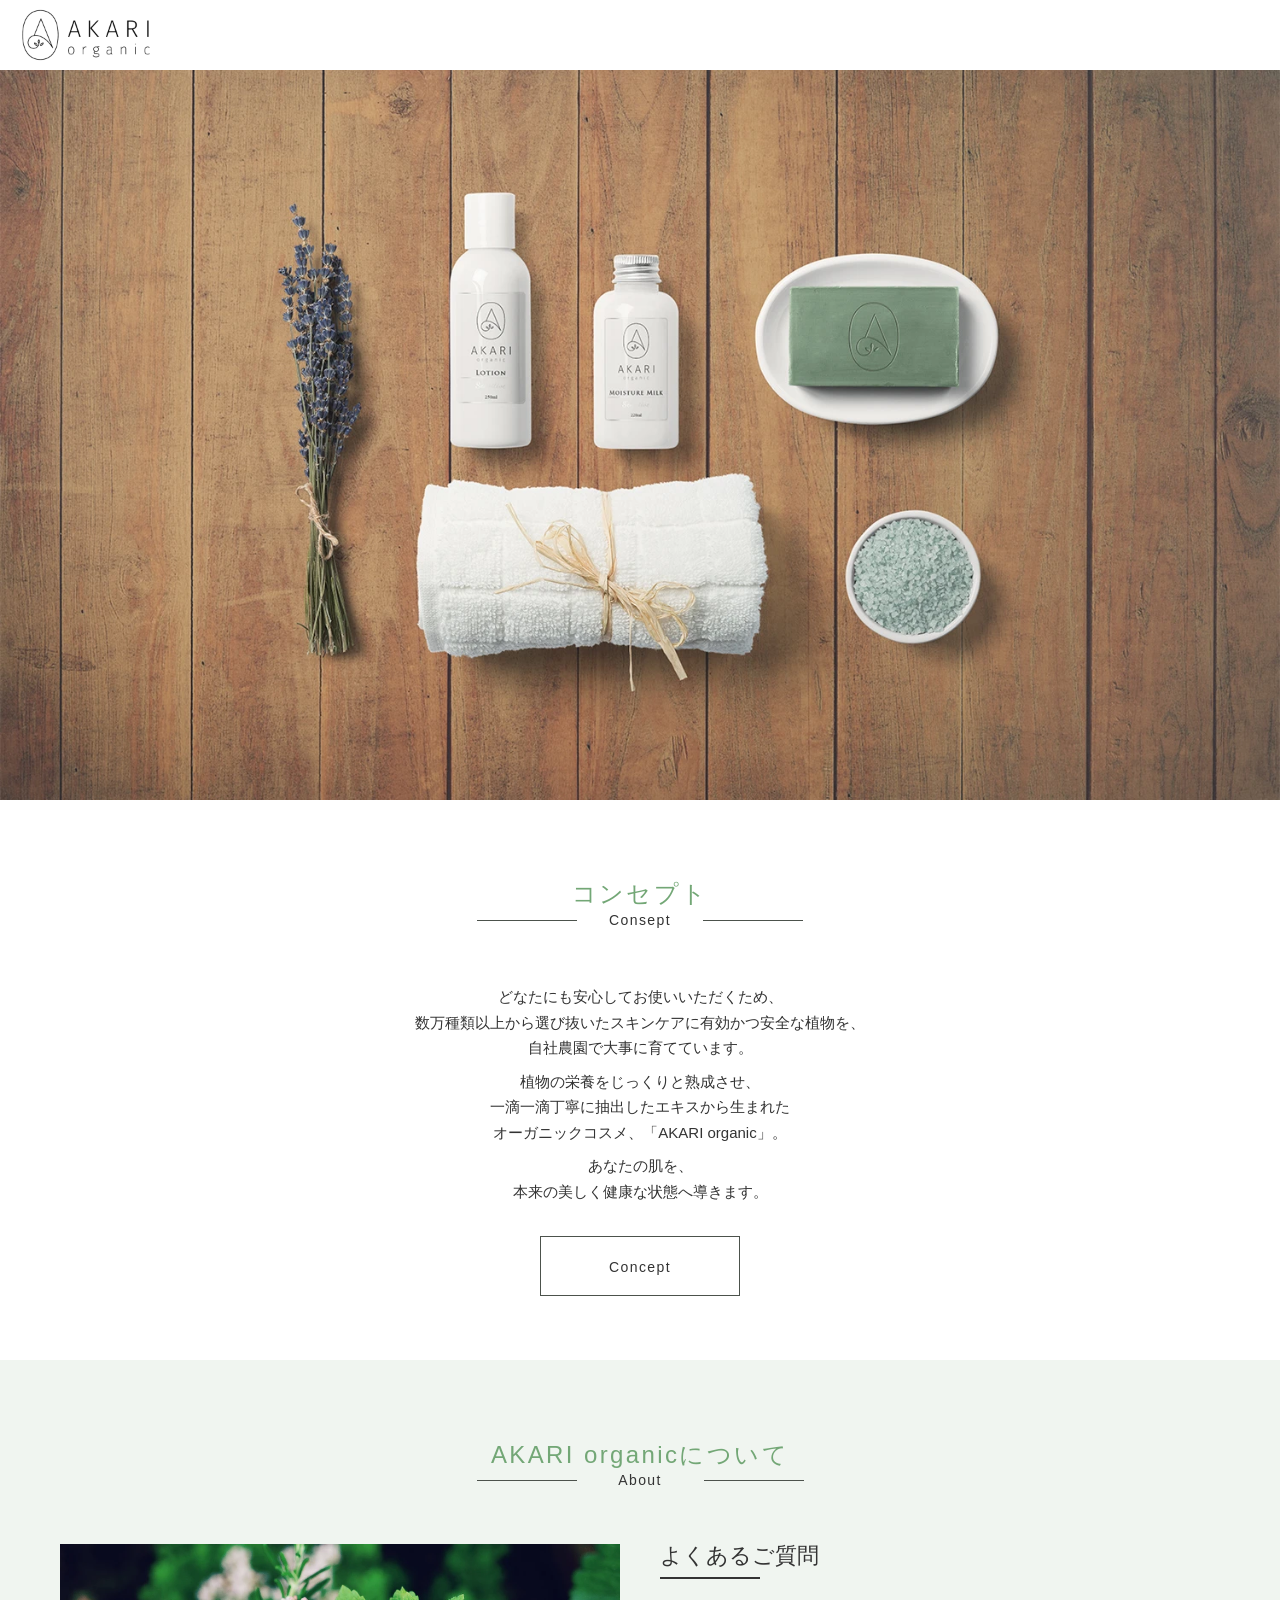
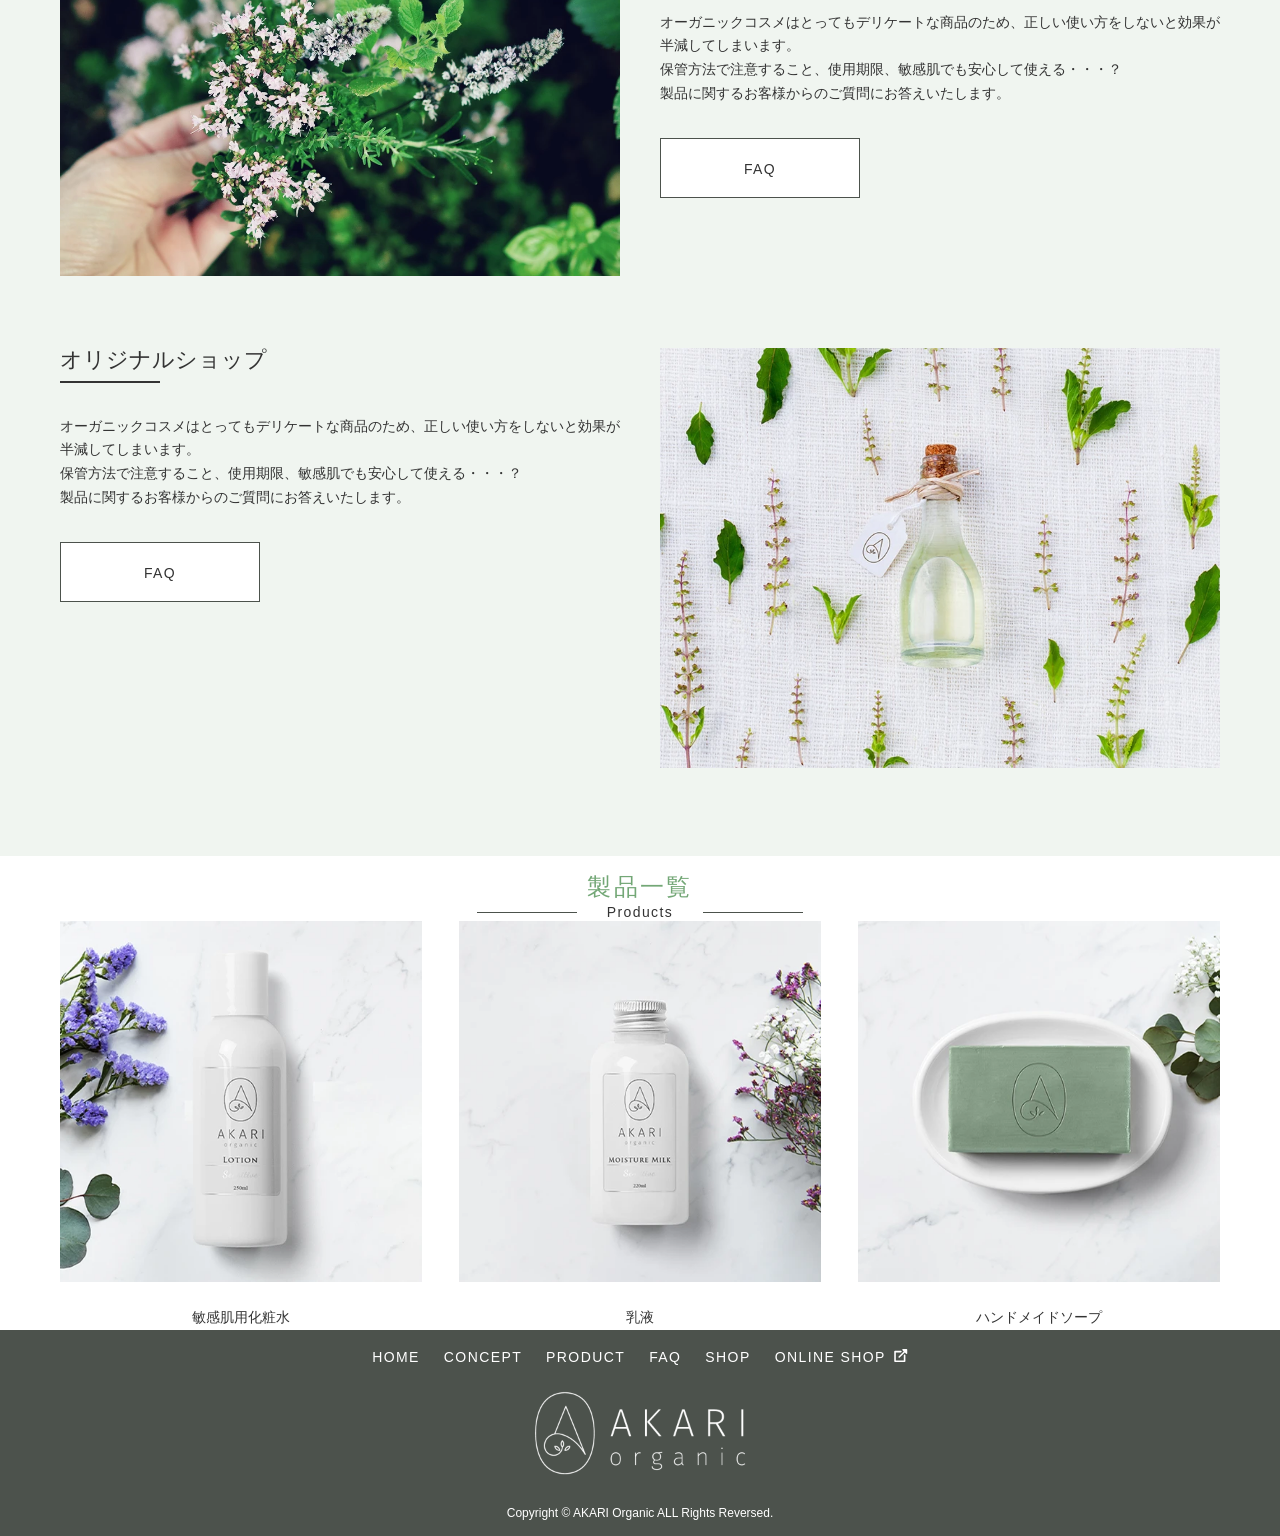
==== commit 93e9e70c: "製品一覧のcss完成" ====
--- a/index.html
+++ b/index.html
@@ -149,7 +149,7 @@
 
                 <div class="l-columns p-products__list">
                     <div class="l-columns__col4--pc">
-                        <div class="p-droducts__listItem">
+                        <div class="p-products__listItem">
                         <a href="detail.html">
                             <img src="img/common/product-list-lotion.webp" alt="" class="p-products__listItemImg">
                             <p class="p-products__listItemTitle">
@@ -158,7 +158,7 @@
                         </a>
                     </div>
                 </div>
-                    <div class="l-columns__col4--pc"><div class="p-droducts__listItem">
+                    <div class="l-columns__col4--pc"><div class="p-products__listItem">
                         <a href="detail.html">
                             <img src="img/common/product-list-milk.webp" alt="" class="p-products__listItemImg">
                             <p class="p-products__listItemTitle">
@@ -166,7 +166,7 @@
                             </p>
                         </a>
                     </div></div>
-                    <div class="l-columns__col4--pc"><div class="p-droducts__listItem">
+                    <div class="l-columns__col4--pc"><div class="p-products__listItem">
                         <a href="detail.html">
                             <img src="img/common/product-list-soap.webp" alt="" class="p-products__listItemImg">
                             <p class="p-products__listItemTitle">
--- a/CSS/style.min.css
+++ b/CSS/style.min.css
@@ -822,6 +822,32 @@
   }
 }
 
+.p-products__list {
+  row-gap: 24px;
+}
+.p-products__listItem a {
+  display: flex;
+  gap: 24px;
+  align-items: center;
+}
+.p-products__listItemImg, .p-products__listItemTitle {
+  width: 50%;
+}
+.p-products__listItemTitle {
+  margin-top: 0;
+}
+@media screen and (min-width: 768px) {
+  .p-products__list {
+    row-gap: 0;
+  }
+  .p-products__listItem a {
+    flex-direction: column;
+  }
+  .p-products__listItemImg, .p-products__listItemTitle {
+    width: auto;
+  }
+}
+
 /*
 ├── 1-settings/     # 変数、カラーパレット、フォント設定
 ├── 2-tools/        # Mixin, Function (CSSは出力しない)
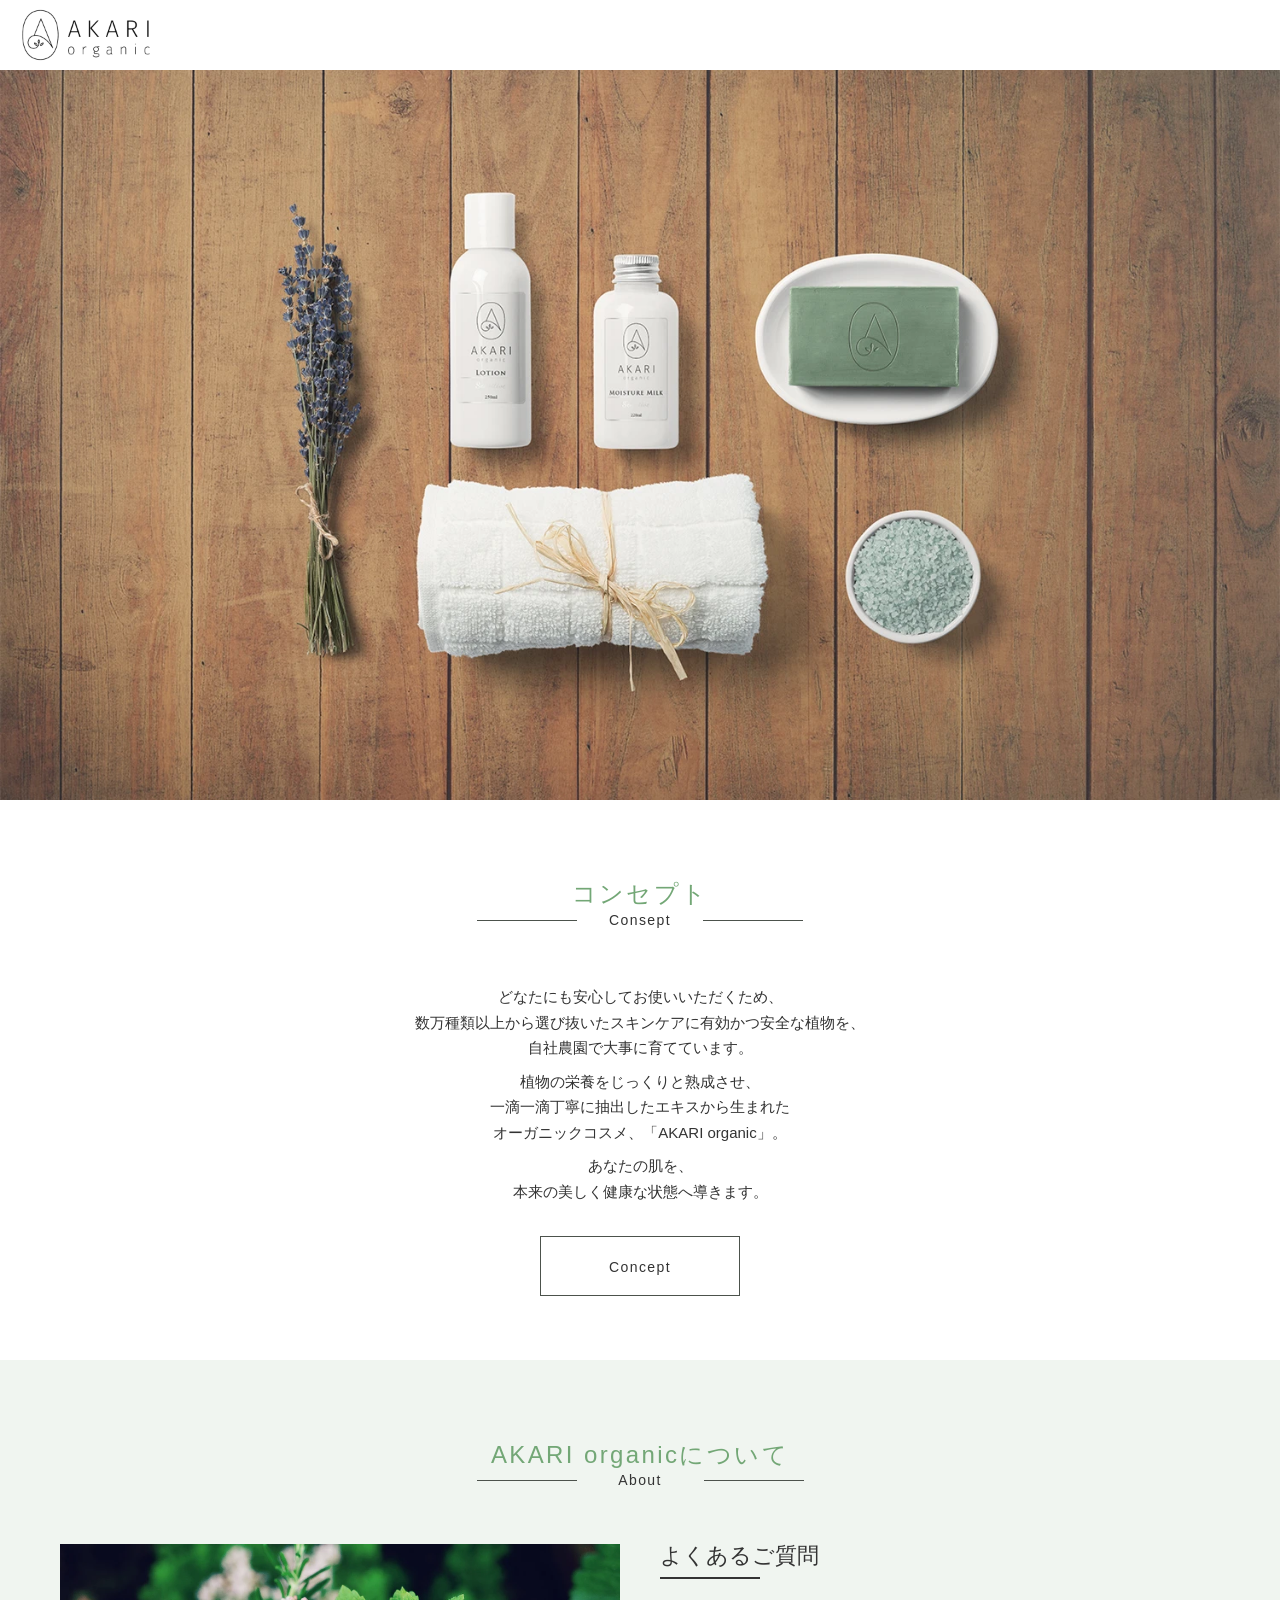
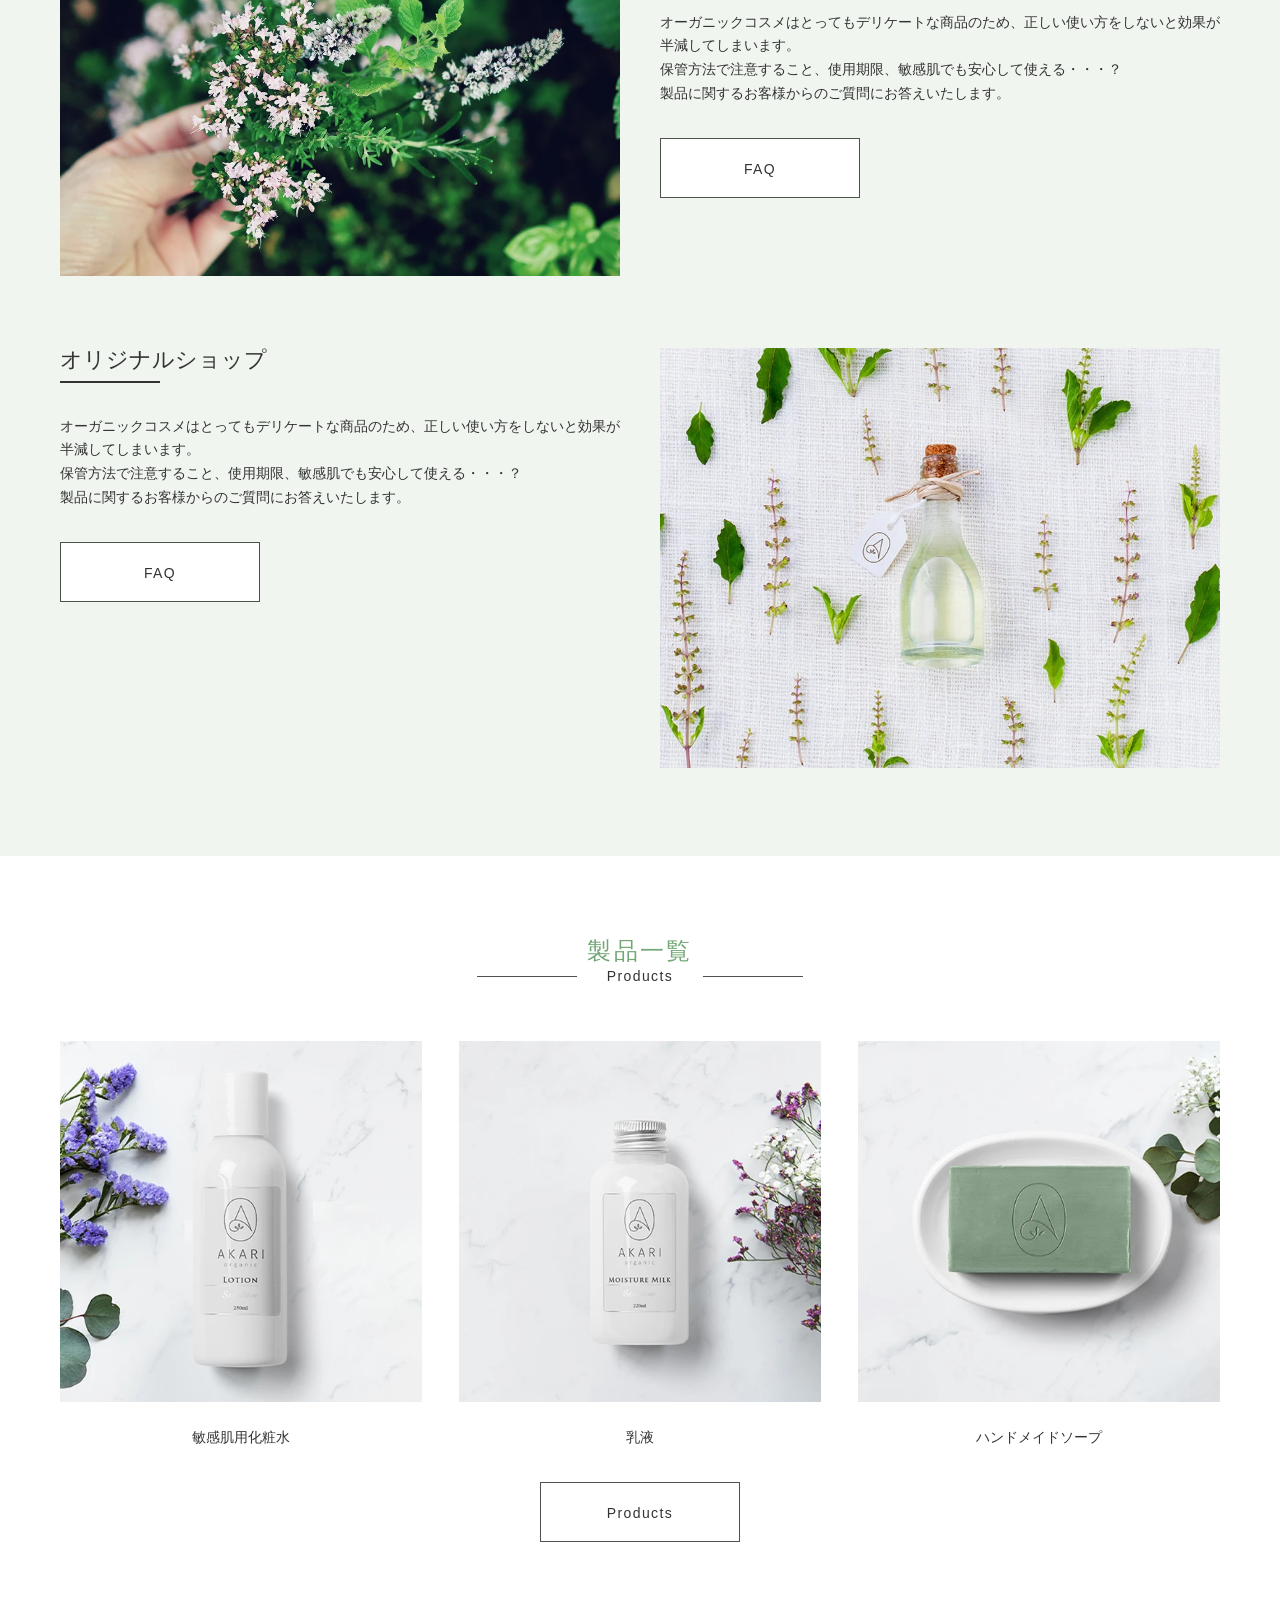
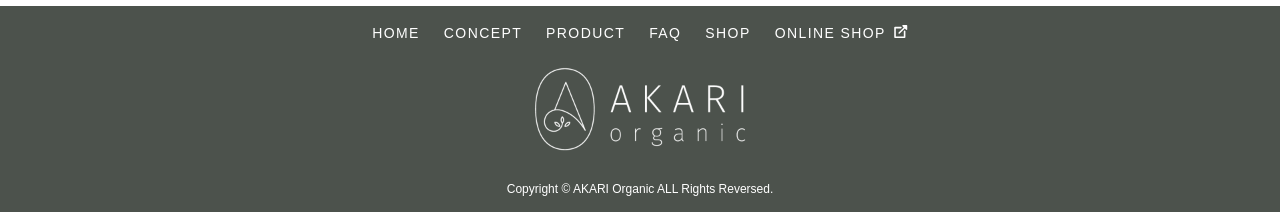
==== commit 6fe2071a: "製品一覧完成" ====
--- a/index.html
+++ b/index.html
@@ -175,6 +175,10 @@
                         </a>
                     </div></div>
                 </div>
+
+                <div class="p-products__link">
+                    <a href="prodicts.thml" class="c-btn">Products</a>
+                </div>
             </div>
         </section>
     </main>
--- a/CSS/style.min.css
+++ b/CSS/style.min.css
@@ -822,8 +822,15 @@
   }
 }
 
+.p-products {
+  padding-block: 64px;
+}
+.p-products .c-sectionTitle {
+  margin-bottom: 56px;
+}
 .p-products__list {
   row-gap: 24px;
+  margin-bottom: 32px;
 }
 .p-products__listItem a {
   display: flex;
@@ -835,6 +842,9 @@
 }
 .p-products__listItemTitle {
   margin-top: 0;
+}
+.p-products__link {
+  text-align: center;
 }
 @media screen and (min-width: 768px) {
   .p-products__list {
@@ -845,6 +855,9 @@
   }
   .p-products__listItemImg, .p-products__listItemTitle {
     width: auto;
+  }
+  .p-products__listItemTitle {
+    text-align: center;
   }
 }
 
